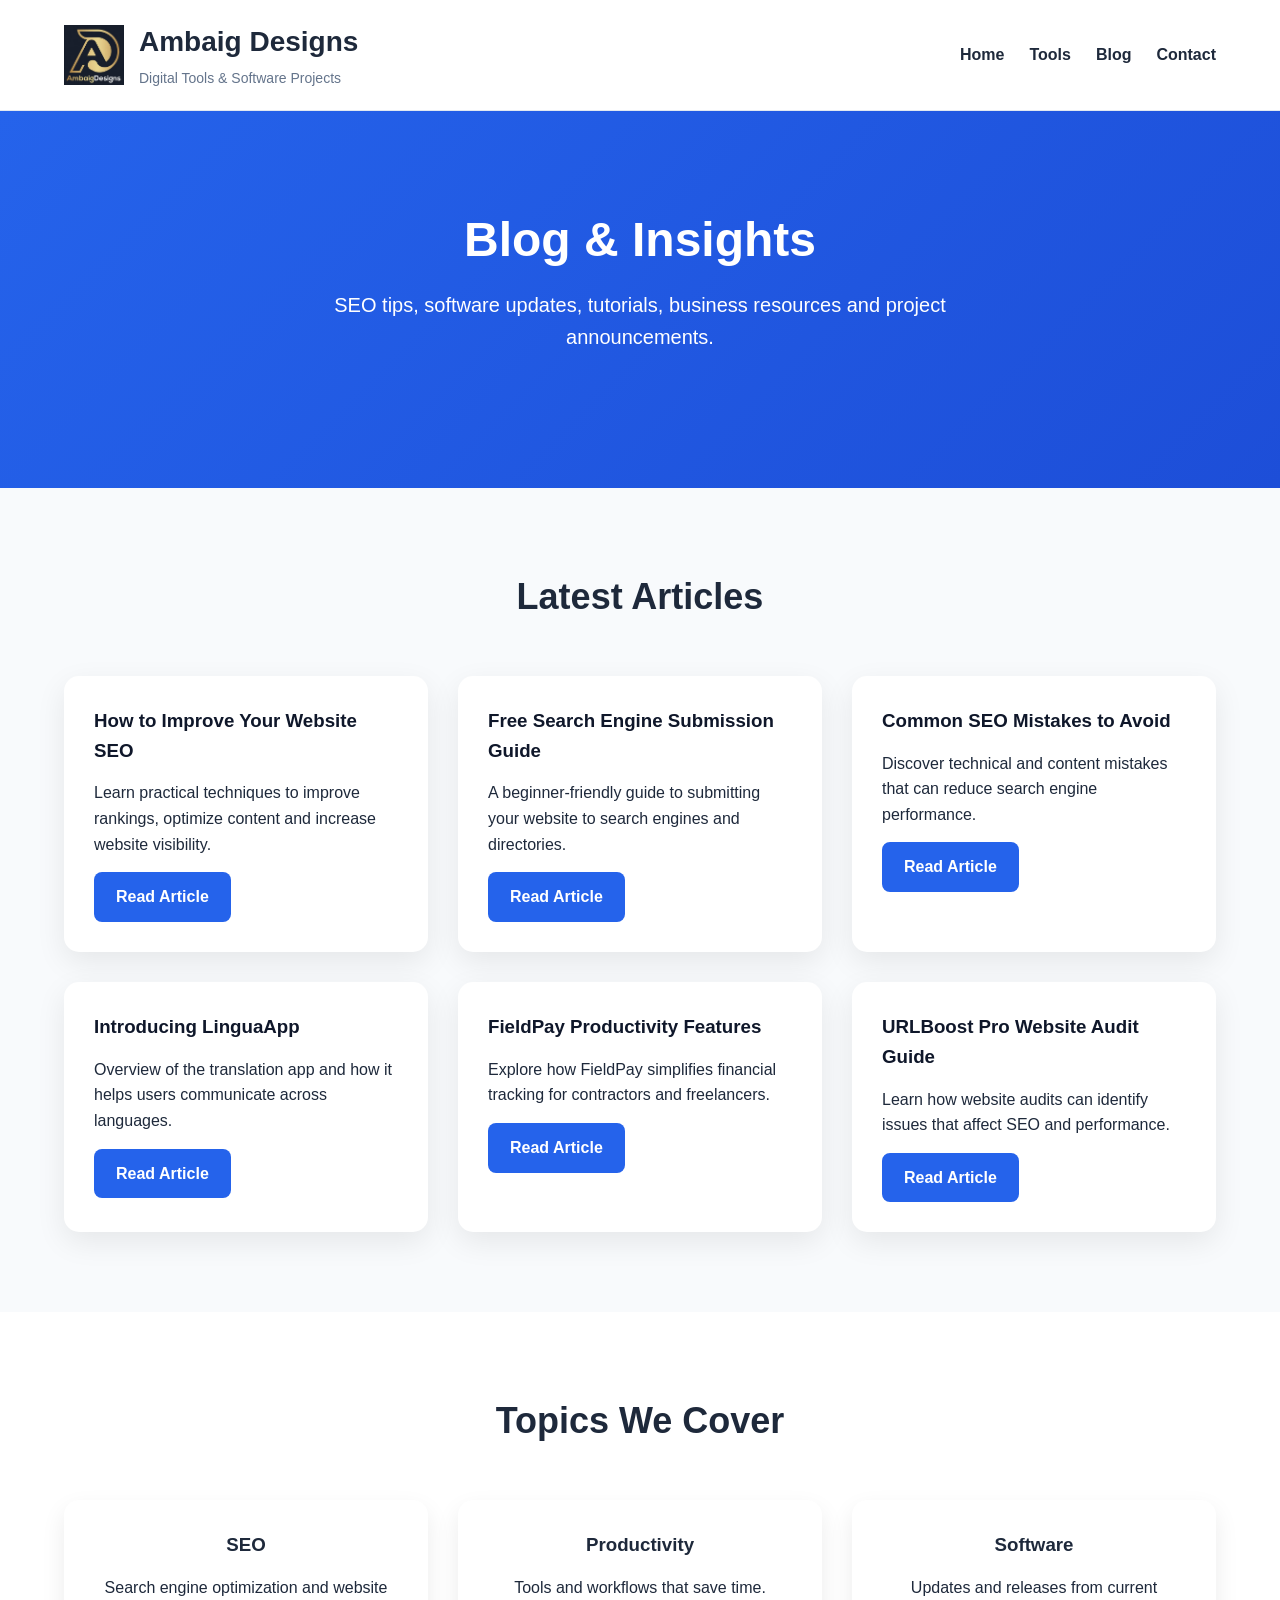
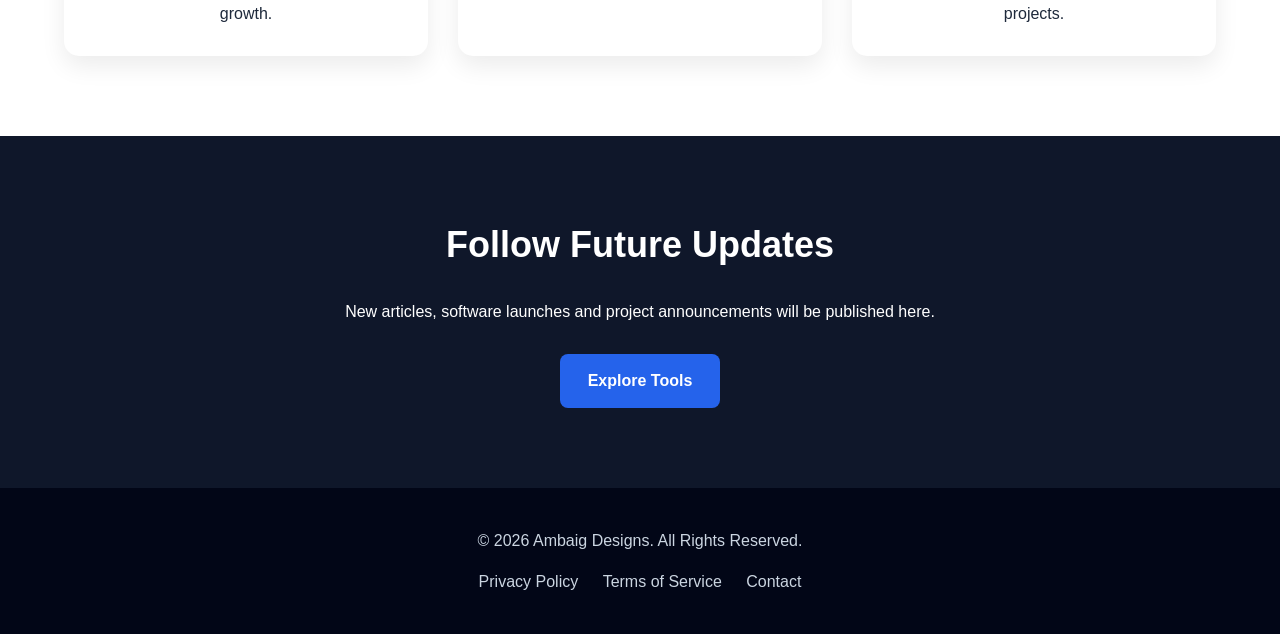
==== blog.html @ 452f1b2b "Update link to the overview article in blog.html" ====
<!DOCTYPE html>
<html lang="en">
<head>
<meta charset="UTF-8">
<meta name="viewport" content="width=device-width, initial-scale=1.0">

<title>Blog | Ambaig Designs</title>

<meta name="description" content="Insights, tutorials, SEO tips, product updates and digital business resources from Ambaig Designs.">

<meta name="keywords" content="SEO blog, productivity tips, software updates, digital business, Ambaig Designs">

<link rel="stylesheet" href="assets/css/style.css">

<link rel="manifest" href="site.webmanifest">

<link rel="icon" href="favicon.ico">

<meta name="theme-color" content="#2563eb">

</head>

<body>

<header class="header">
<div class="container">

<div class="brand">

<img src="assets/images/ambaigdesignslogo.png"
alt="Ambaig Designs"
class="logo">

<div>
<h1>Ambaig Designs</h1>
<span>Digital Tools & Software Projects</span>
</div>

</div>

<nav>
<ul>
<li><a href="index.html">Home</a></li>
<li><a href="tools.html">Tools</a></li>
<li><a href="blog.html">Blog</a></li>
<li><a href="contact.html">Contact</a></li>
</ul>
</nav>

</div>
</header>

<section class="hero">

<div class="container">

<h2>Blog & Insights</h2>

<p>
SEO tips, software updates, tutorials,
business resources and project announcements.
</p>

</div>

</section>

<section class="projects">

<div class="container">

<h2>Latest Articles</h2>

<div class="grid">

<div class="card">

<h3>How to Improve Your Website SEO</h3>

<p>
Learn practical techniques to improve rankings,
optimize content and increase website visibility.
</p>

<a href="blog/improve-website-seo.html" class="card-btn">
Read Article
</a>

</div>

<div class="card">

<h3>Free Search Engine Submission Guide</h3>

<p>
A beginner-friendly guide to submitting your
website to search engines and directories.
</p>

<a href="blog/free-search-engine-submission-guide.html" class="card-btn">
Read Article
</a>

</div>

<div class="card">

<h3>Common SEO Mistakes to Avoid</h3>

<p>
Discover technical and content mistakes that
can reduce search engine performance.
</p>

<a href="blog/common-seo-mistakes.html" class="card-btn">
Read Article
</a>

</div>

<div class="card">

<h3>Introducing LinguaApp</h3>

<p>
Overview of the translation app and how it
helps users communicate across languages.
</p>

<a href="blog/linguaapp-overview.html" class="card-btn">
Read Article
</a>

</div>

<div class="card">

<h3>FieldPay Productivity Features</h3>

<p>
Explore how FieldPay simplifies financial
tracking for contractors and freelancers.
</p>

<a href="#" class="card-btn">
Read Article
</a>

</div>

<div class="card">

<h3>URLBoost Pro Website Audit Guide</h3>

<p>
Learn how website audits can identify issues
that affect SEO and performance.
</p>

<a href="#" class="card-btn">
Read Article
</a>

</div>

</div>

</div>

</section>

<section class="features">

<div class="container">

<h2>Topics We Cover</h2>

<div class="grid">

<div class="feature-box">
<h3>SEO</h3>
<p>Search engine optimization and website growth.</p>
</div>

<div class="feature-box">
<h3>Productivity</h3>
<p>Tools and workflows that save time.</p>
</div>

<div class="feature-box">
<h3>Software</h3>
<p>Updates and releases from current projects.</p>
</div>

</div>

</div>

</section>

<section class="cta">

<div class="container">

<h2>Follow Future Updates</h2>

<p>
New articles, software launches and project
announcements will be published here.
</p>

<a href="tools.html" class="btn-primary">
Explore Tools
</a>

</div>

</section>

<footer class="footer">

<div class="container">

<p>
© 2026 Ambaig Designs. All Rights Reserved.
</p>

<div class="footer-links">

<a href="privacy.html">Privacy Policy</a>

<a href="terms.html">Terms of Service</a>

<a href="contact.html">Contact</a>

</div>

</div>

</footer>

</body>
</html>
---- assets/css/style.css ----
/* ===== RESET ===== */

*{
    margin:0;
    padding:0;
    box-sizing:border-box;
}

html{
    scroll-behavior:smooth;
}

body{
    font-family:Segoe UI, Tahoma, Geneva, Verdana, sans-serif;
    line-height:1.6;
    background:#f8fafc;
    color:#1e293b;
}

/* ===== CONTAINER ===== */

.container{
    width:90%;
    max-width:1200px;
    margin:auto;
}

/* ===== HEADER ===== */

.header{
    background:#ffffff;
    border-bottom:1px solid #e2e8f0;
    position:sticky;
    top:0;
    z-index:1000;
}

.header .container{
    display:flex;
    justify-content:space-between;
    align-items:center;
    padding:20px 0;
}
.brand{
    display:flex;
    align-items:center;
    gap:15px;
}

.logo{
    width:60px;
    height:60px;
    object-fit:contain;
}
.brand h1{
    font-size:28px;
    font-weight:700;
}

.brand span{
    font-size:14px;
    color:#64748b;
}

nav ul{
    display:flex;
    list-style:none;
    gap:25px;
}

nav a{
    text-decoration:none;
    color:#1e293b;
    font-weight:600;
    transition:.3s;
}

nav a:hover{
    color:#2563eb;
}

/* ===== HERO ===== */

.hero{
    background:linear-gradient(135deg,#2563eb,#1d4ed8);
    color:white;
    text-align:center;
    padding:100px 20px;
}

.hero h2{
    font-size:48px;
    margin-bottom:20px;
    line-height:1.2;
}

.hero p{
    max-width:700px;
    margin:0 auto 35px;
    font-size:20px;
}

.hero-buttons{
    display:flex;
    justify-content:center;
    gap:15px;
    flex-wrap:wrap;
}
.btn-primary{
    display:inline-block;
    padding:14px 28px;
    background:#2563eb;
    color:white;
    text-decoration:none;
    border-radius:8px;
    font-weight:600;
    transition:.3s;
}

.btn-primary:hover{
    background:#1d4ed8;
}

.btn-secondary{
    display:inline-block;
    padding:14px 28px;
    border:2px solid #2563eb;
    color:#2563eb;
    text-decoration:none;
    border-radius:8px;
    font-weight:600;
    transition:.3s;
}

.btn-secondary:hover{
    background:#2563eb;
    color:white;
}
.btn-primary,
.btn-secondary{
    text-decoration:none;
    padding:14px 28px;
    border-radius:8px;
    font-weight:600;
    transition:.3s;
}

.btn-primary{
    background:white;
    color:#2563eb;
}

.btn-primary:hover{
    transform:translateY(-2px);
}

.btn-secondary{
    border:2px solid white;
    color:white;
}

.btn-secondary:hover{
    background:white;
    color:#2563eb;
}

/* ===== SECTIONS ===== */

section{
    padding:80px 0;
}

section h2{
    text-align:center;
    font-size:36px;
    margin-bottom:25px;
}

section p{
    text-align:center;
    max-width:850px;
    margin:auto;
}

/* ===== GRID ===== */

.grid{
    display:grid;
    grid-template-columns:repeat(auto-fit,minmax(300px,1fr));
    gap:30px;
    margin-top:50px;
}
.tools-grid{
    display:grid;
    grid-template-columns:repeat(auto-fit,minmax(280px,1fr));
    gap:20px;
    padding:40px;
}

.tool-card{
    background:white;
    border-radius:12px;
    padding:25px;
    box-shadow:0 4px 12px rgba(0,0,0,.08);
}

.tool-card h3{
    margin-bottom:10px;
}

.tool-card a{
    display:inline-block;
    margin-top:15px;
    color:#2563eb;
    font-weight:600;
}
/* ===== CARDS ===== */

.card{
    background:white;
    border-radius:15px;
    padding:30px;
    box-shadow:0 10px 30px rgba(0,0,0,.08);
    transition:.3s;
}

.card:hover{
    transform:translateY(-6px);
}

.card h3{
    margin-bottom:15px;
    color:#0f172a;
}

.card p{
    text-align:left;
    margin-bottom:15px;
}

.card ul{
    padding-left:18px;
    margin-bottom:20px;
}

.card li{
    margin-bottom:8px;
}

/* ===== CARD BUTTON ===== */

.card-btn{
    display:inline-block;
    text-decoration:none;
    background:#2563eb;
    color:white;
    padding:12px 22px;
    border-radius:8px;
    font-weight:600;
    transition:.3s;
}

.card-btn:hover{
    background:#1d4ed8;
}

/* ===== FEATURE BOX ===== */

.feature-box{
    background:white;
    padding:30px;
    border-radius:15px;
    box-shadow:0 10px 25px rgba(0,0,0,.08);
    text-align:center;
}

.feature-box h3{
    margin-bottom:15px;
}

/* ===== ALTERNATING SECTIONS ===== */

.intro{
    background:#ffffff;
}

.projects{
    background:#f8fafc;
}

.features{
    background:#ffffff;
}

.roadmap{
    background:#f8fafc;
}

.updates{
    background:#ffffff;
}

/* ===== CTA ===== */

.cta{
    background:#0f172a;
    color:white;
    text-align:center;
}

.cta h2{
    color:white;
}

.cta p{
    margin-bottom:30px;
}

.cta .btn-primary{
    background:#2563eb;
    color:white;
}

.cta .btn-primary:hover{
    background:#1d4ed8;
}

/* ===== FOOTER ===== */

.footer{
    background:#020617;
    color:#cbd5e1;
    text-align:center;
    padding:40px 0;
}

.footer-links{
    margin-top:15px;
}

.footer-links a{
    color:#cbd5e1;
    text-decoration:none;
    margin:0 10px;
}

.footer-links a:hover{
    color:white;
}

/* ===== MOBILE ===== */

@media(max-width:768px){

    .header .container{
        flex-direction:column;
        gap:15px;
    }

    nav ul{
        flex-wrap:wrap;
        justify-content:center;
        gap:15px;
    }

    .hero{
        padding:80px 20px;
    }

    .hero h2{
        font-size:34px;
    }

    .hero p{
        font-size:18px;
    }

    section h2{
        font-size:28px;
    }

    .grid{
        grid-template-columns:1fr;
    }
}
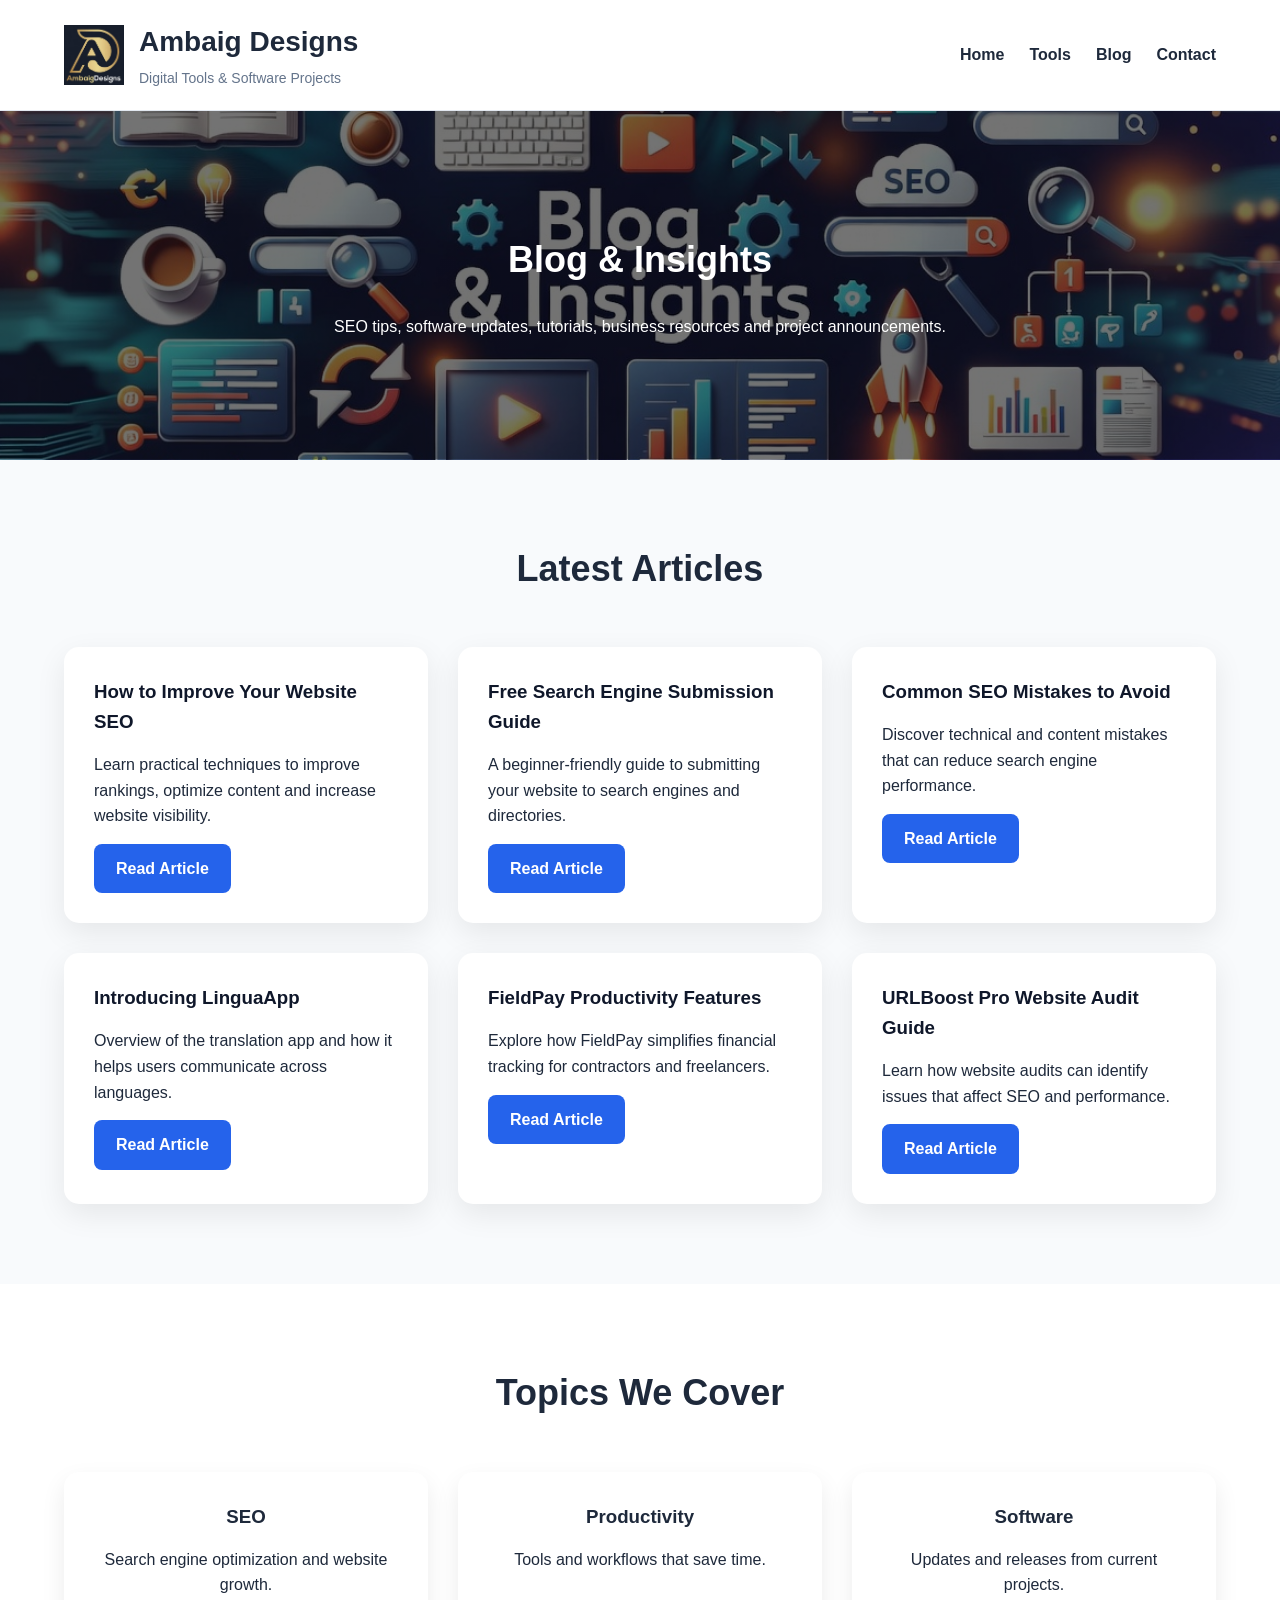
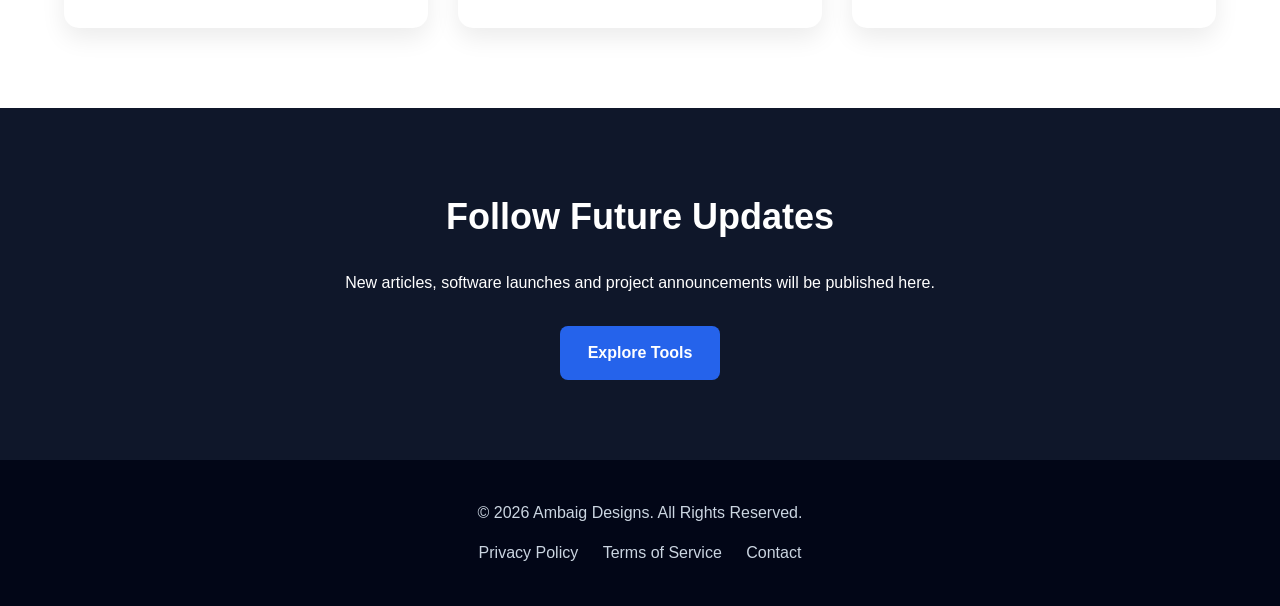
==== commit ba191337: "Update blog.html" ====
--- a/blog.html
+++ b/blog.html
@@ -50,7 +50,7 @@
 </div>
 </header>
 
-<section class="hero">
+<section class="hero3">
 
 <div class="container">
 
@@ -142,7 +142,7 @@
 tracking for contractors and freelancers.
 </p>
 
-<a href="#" class="card-btn">
+<a href="blog/fieldpay-features.html" class="card-btn">
 Read Article
 </a>
 
@@ -157,7 +157,7 @@
 that affect SEO and performance.
 </p>
 
-<a href="#" class="card-btn">
+<a href="blog/urlboost-pro-guide.html" class="card-btn">
 Read Article
 </a>
 
--- a/assets/css/style.css
+++ b/assets/css/style.css
@@ -78,14 +78,63 @@
 nav a:hover{
     color:#2563eb;
 }
-
 /* ===== HERO ===== */
-
+//.hero-image{
+  //  max-width:100%;
+  //  width:900px;
+  //  margin-top:40px;
+  //  border-radius:15px;
+    //box-shadow:0 10px 30px rgba(0,0,0,.2);
+//}
+.hero1{
+    background:
+    linear-gradient(
+    rgba(0,0,0,0.55),
+    rgba(0,0,0,0.55)),
+    url("../images/hero-banner1.png");
+
+    background-size:cover;
+    background-position:center;
+
+    color:white;
+    text-align:center;
+    padding:80px 20px;
+}
+.hero2{
+    background:
+    linear-gradient(
+    rgba(0,0,0,0.55),
+    rgba(0,0,0,0.55)),
+    url("../images/hero-banner2.png");
+
+    background-size:cover;
+    background-position:center;
+
+    color:white;
+    text-align:center;
+    padding:120px 20px;
+}
+
+.hero3{
+    background:
+    linear-gradient(
+    rgba(0,0,0,0.55),
+    rgba(0,0,0,0.55)),
+    url("../images/hero-banner3.jpg");
+
+    background-size:cover;
+    background-position:center;
+
+    color:white;
+    text-align:center;
+    padding:120px 20px;
+         }
 .hero{
-    background:linear-gradient(135deg,#2563eb,#1d4ed8);
-    color:white;
-    text-align:center;
+   background:linear-gradient(135deg,#2563eb,#1d4ed8);
+   color:white;
+   text-align:center;
     padding:100px 20px;
+    
 }
 
 .hero h2{
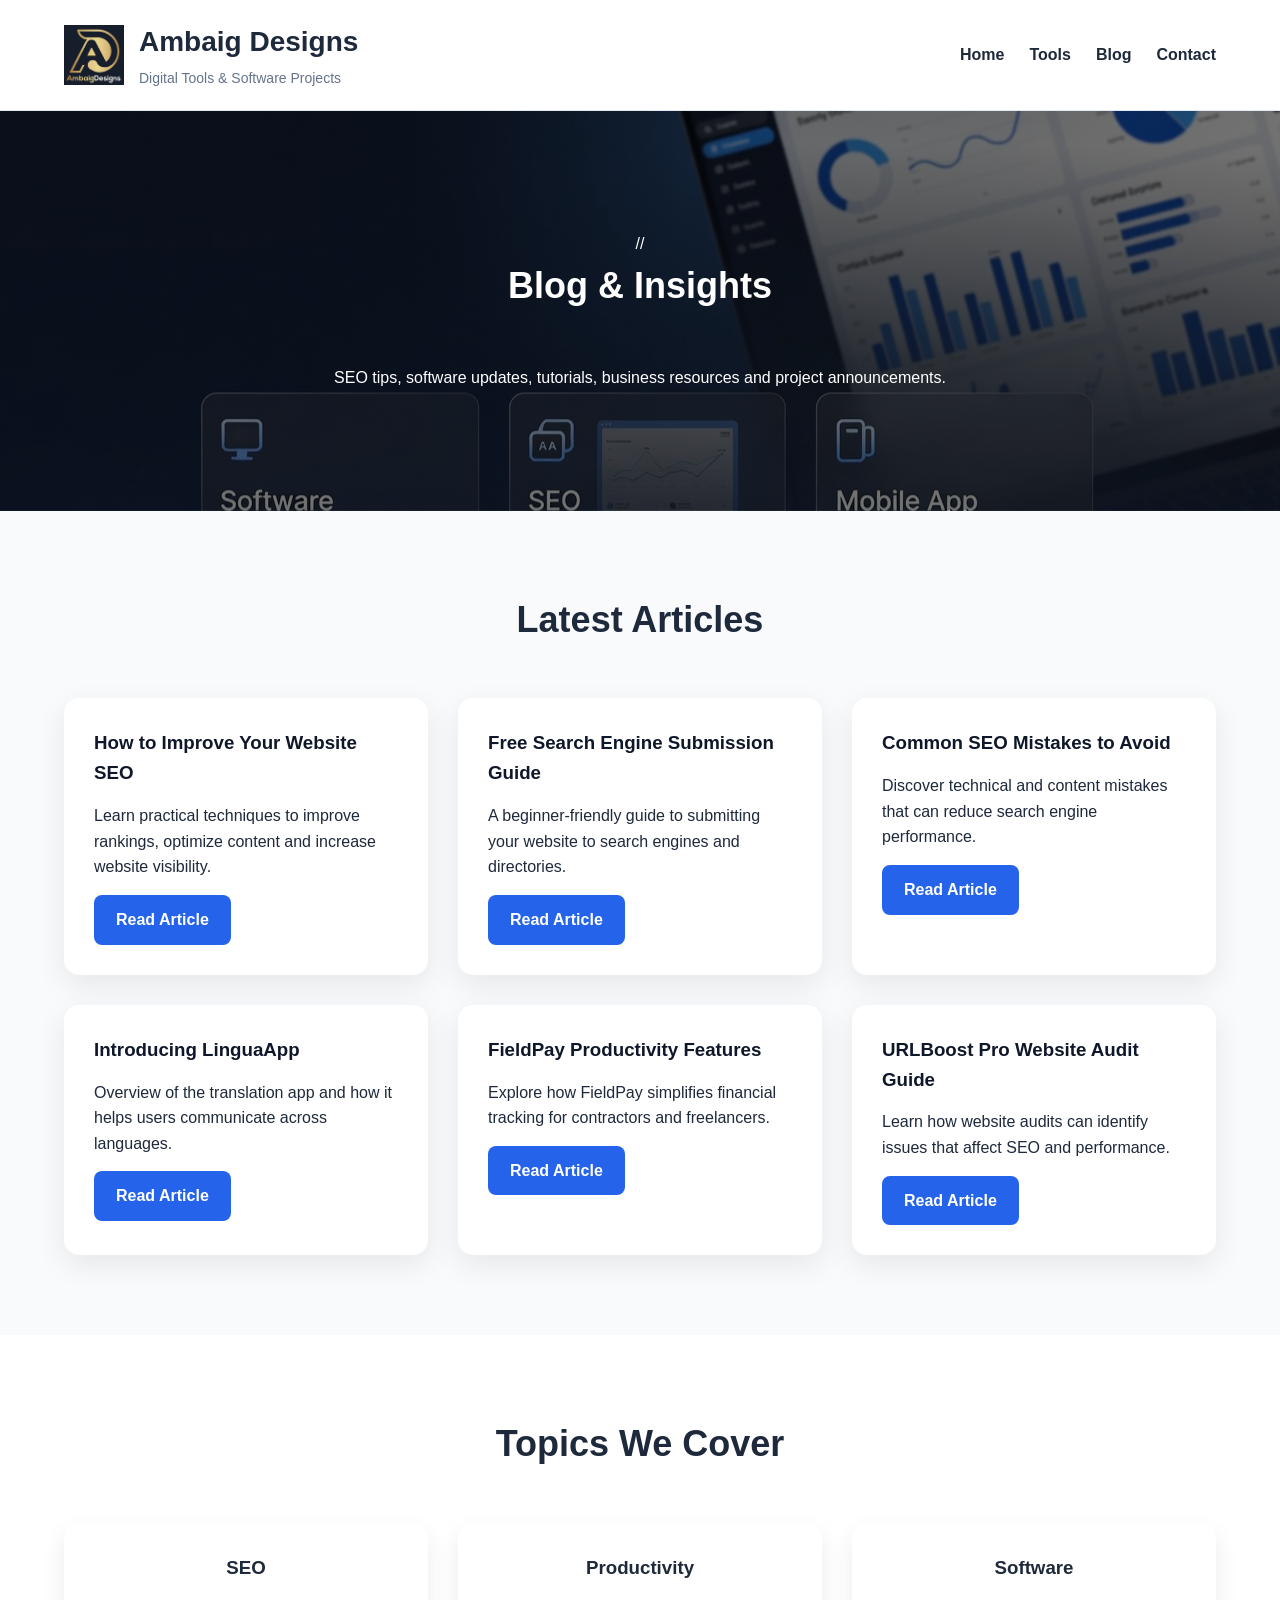
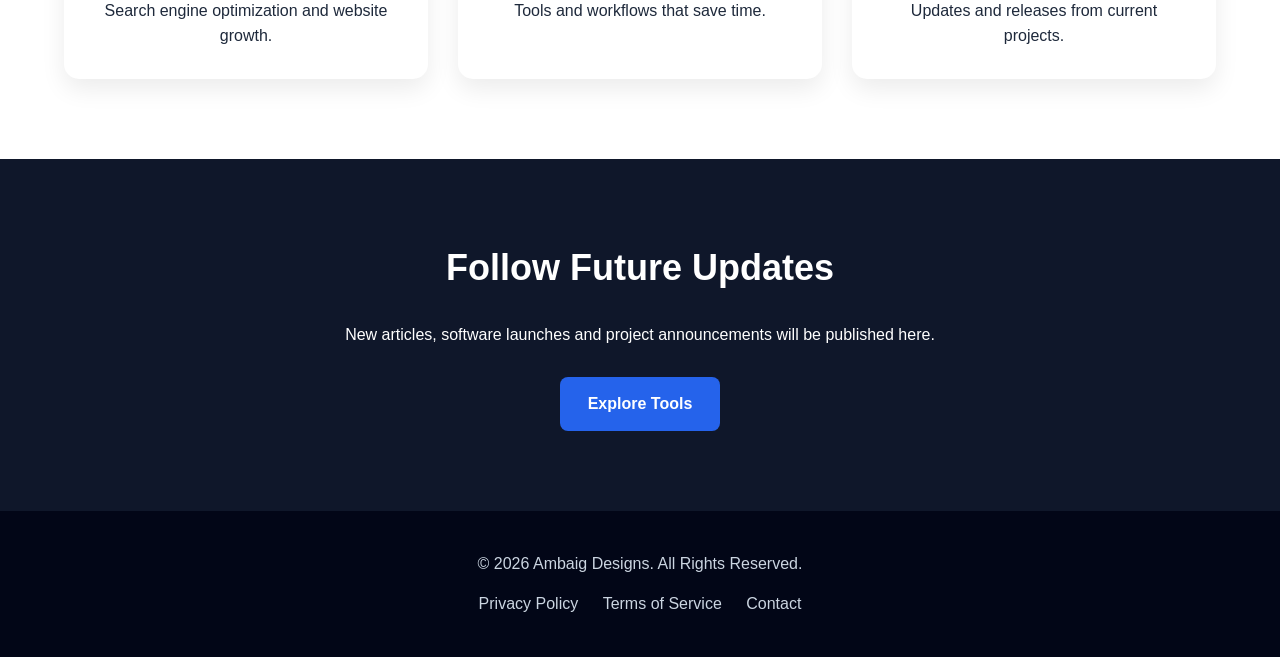
==== commit 33f2a2f0: "Comment out Blog & Insights heading in blog.html Comment out the Blog & Insights heading and add a l" ====
--- a/blog.html
+++ b/blog.html
@@ -54,8 +54,8 @@
 
 <div class="container">
 
-<h2>Blog & Insights</h2>
-
+//<h2>Blog & Insights</h2>
+<br>
 <p>
 SEO tips, software updates, tutorials,
 business resources and project announcements.
--- a/assets/css/style.css
+++ b/assets/css/style.css
@@ -120,7 +120,7 @@
     linear-gradient(
     rgba(0,0,0,0.55),
     rgba(0,0,0,0.55)),
-    url("../images/hero-banner3.jpg");
+    url("../images/hero-banner1.jpg");
 
     background-size:cover;
     background-position:center;
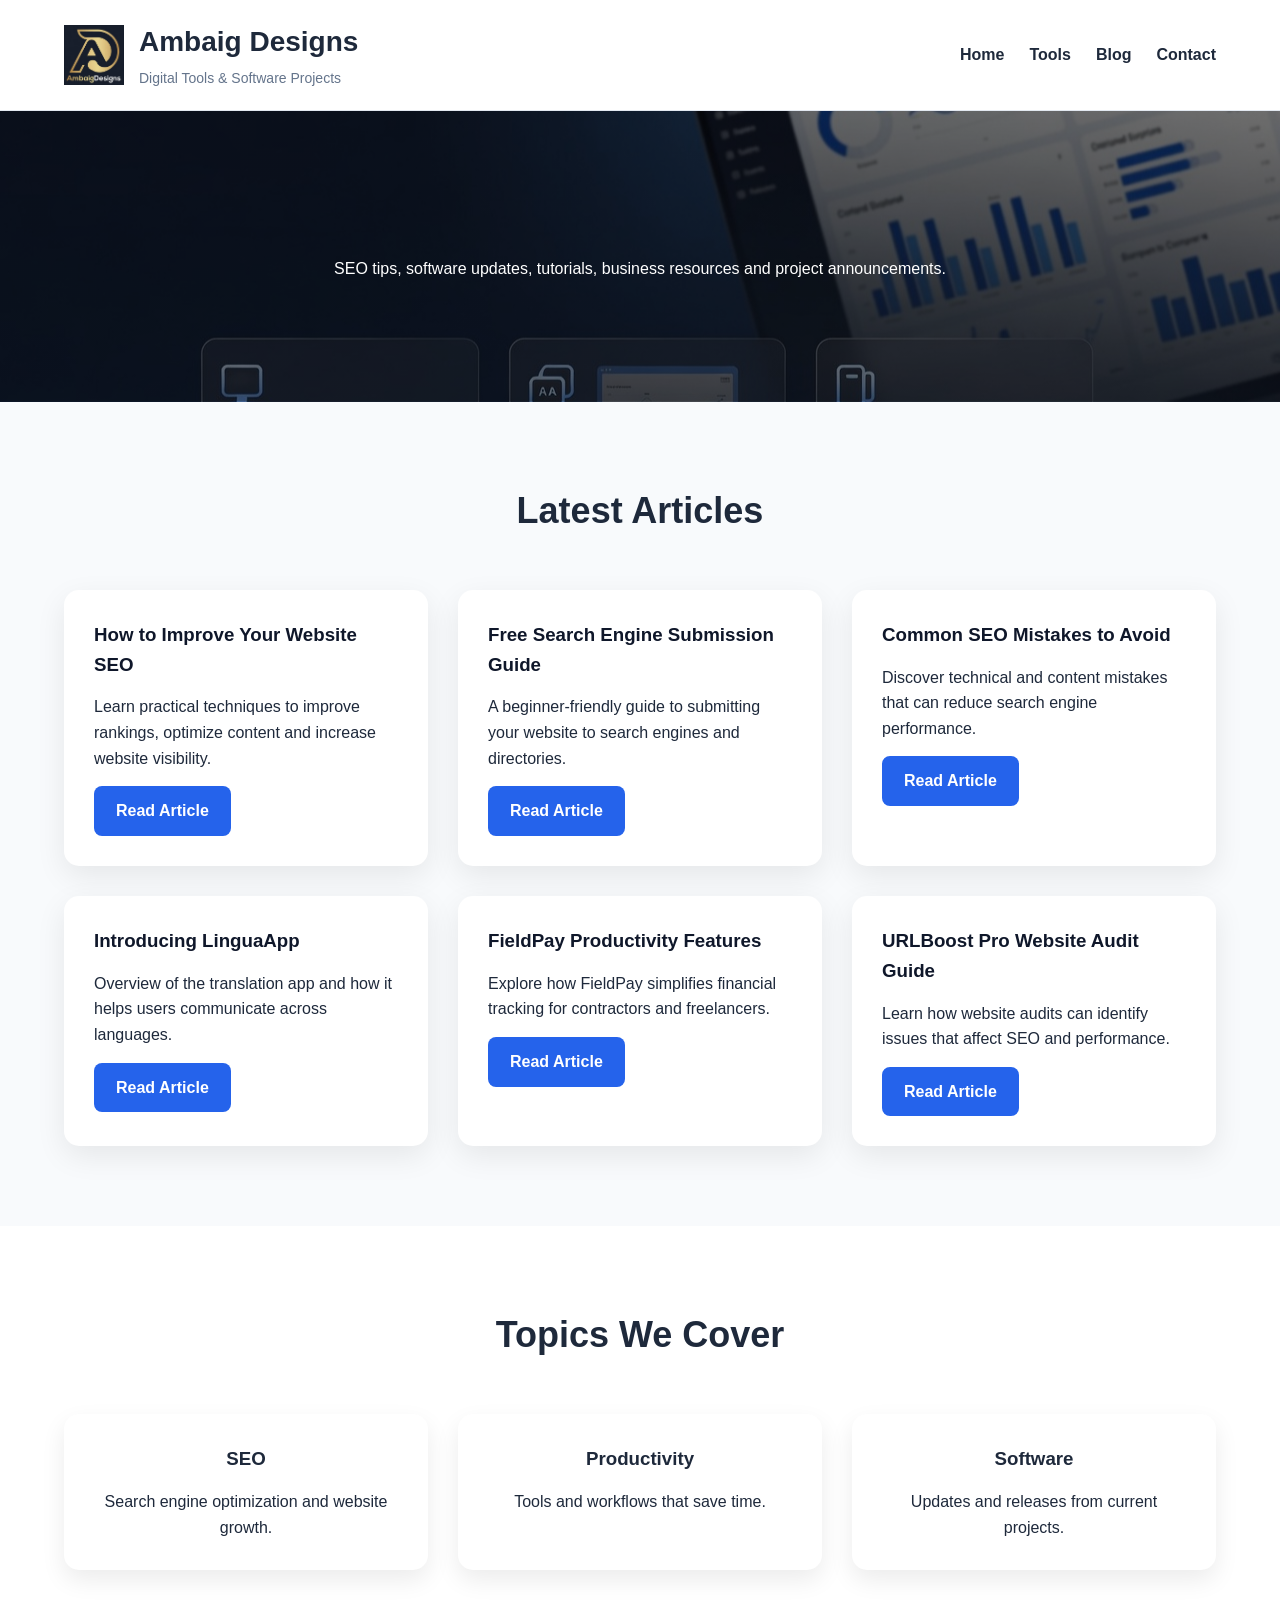
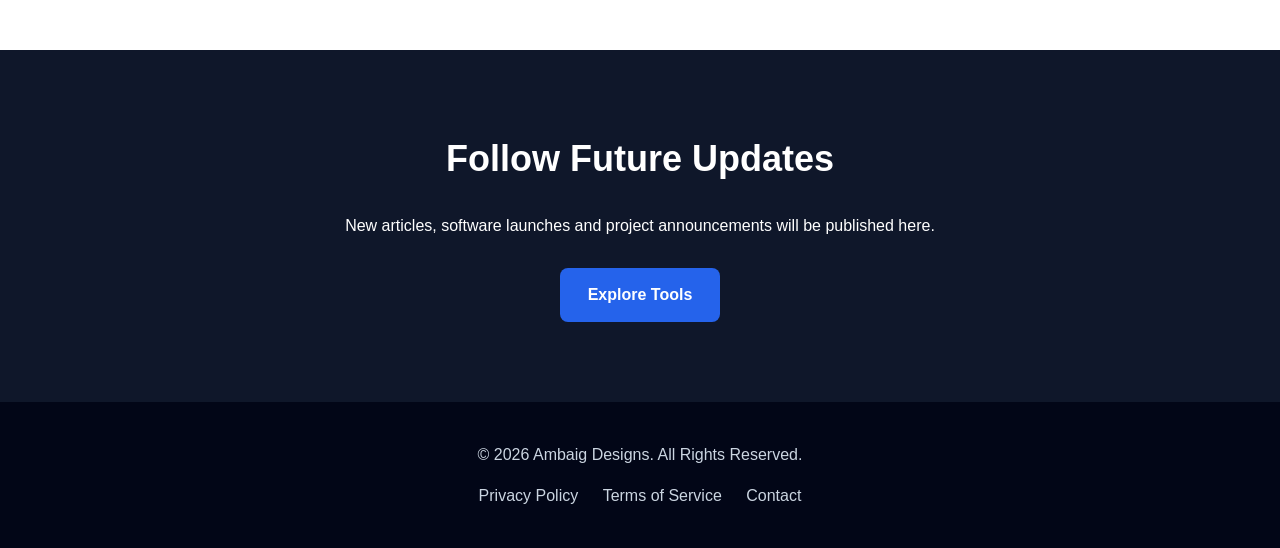
==== commit 535be3db: "Remove blog heading from blog.html Removed blog heading and adjusted spacing." ====
--- a/blog.html
+++ b/blog.html
@@ -54,8 +54,8 @@
 
 <div class="container">
 
-//<h2>Blog & Insights</h2>
-<br>
+<h2></h2>
+
 <p>
 SEO tips, software updates, tutorials,
 business resources and project announcements.
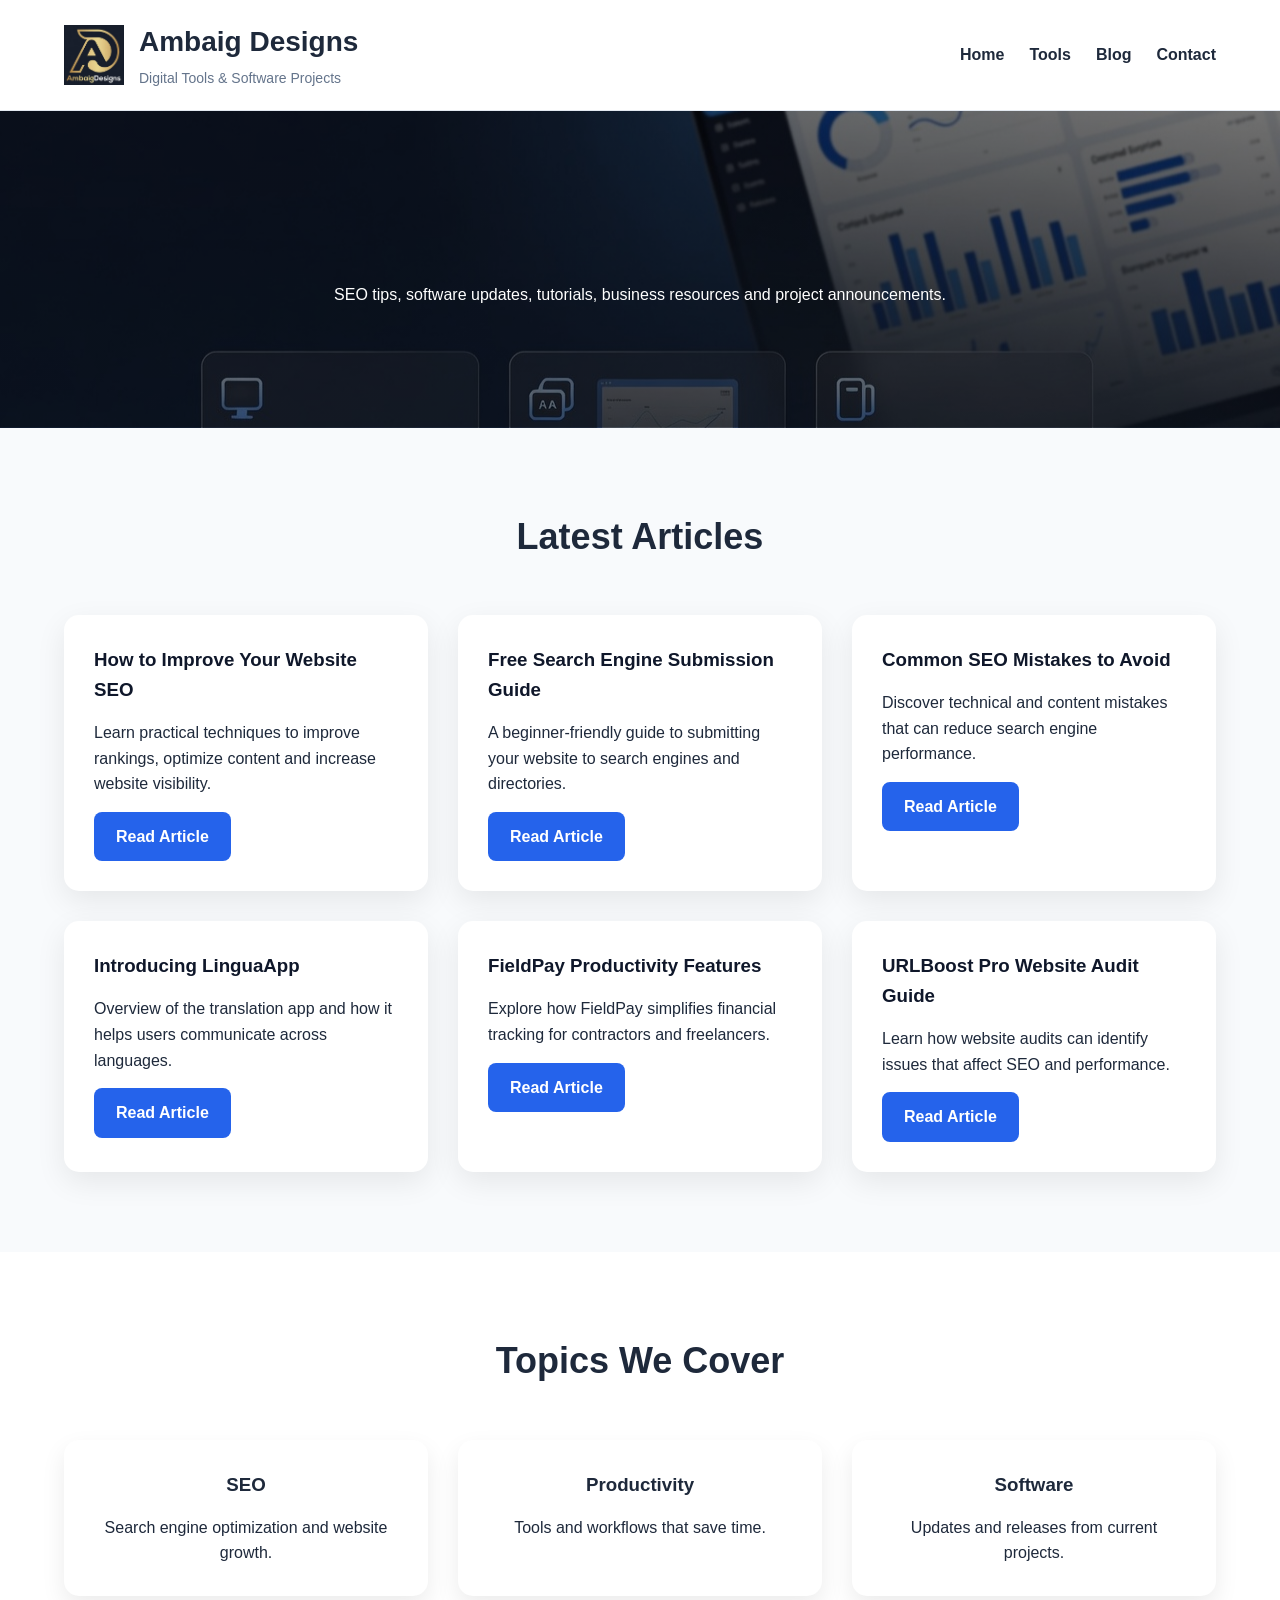
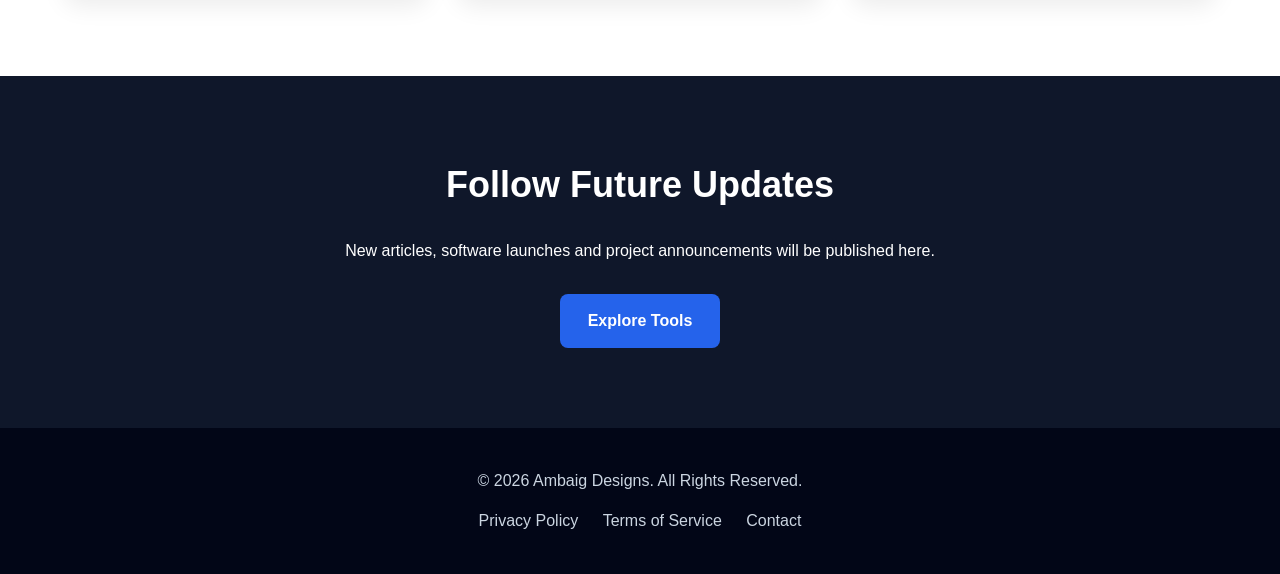
==== commit 5cdb1b58: "Remove Blog & Insights heading from blog.html Removed the Blog & Insights heading from the blog sect" ====
--- a/blog.html
+++ b/blog.html
@@ -55,7 +55,7 @@
 <div class="container">
 
 <h2></h2>
-
+<br>
 <p>
 SEO tips, software updates, tutorials,
 business resources and project announcements.
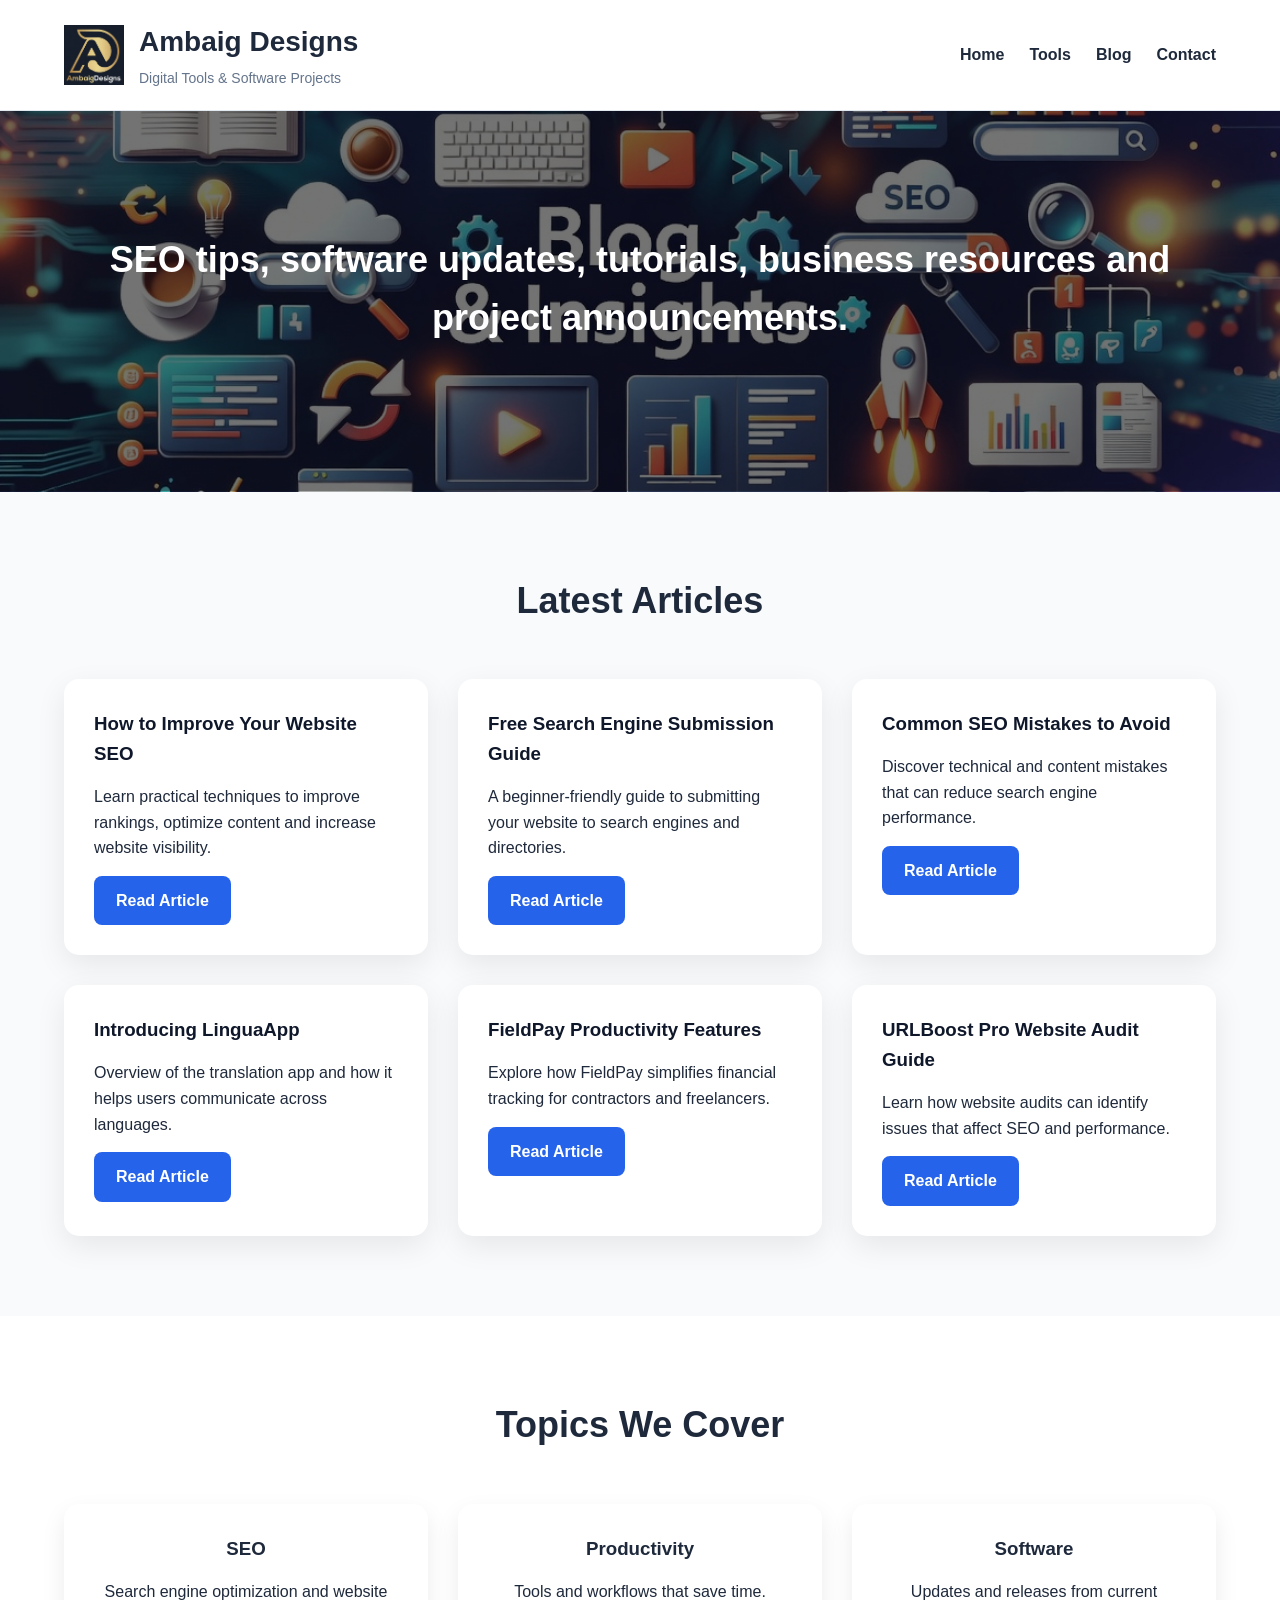
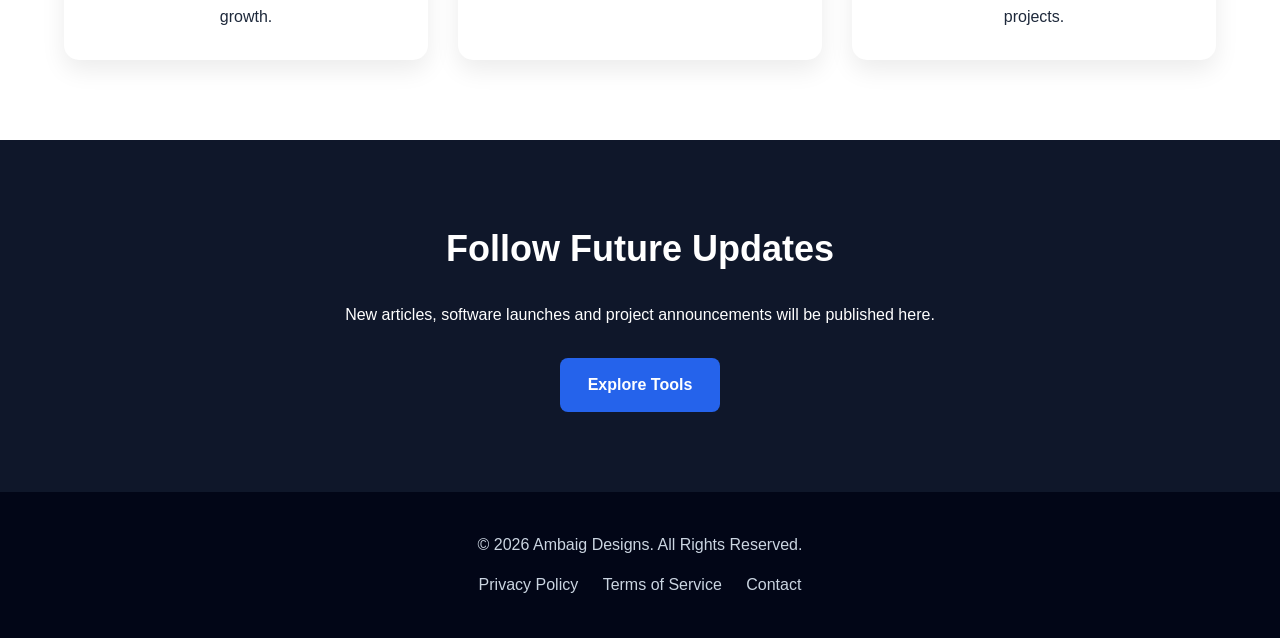
==== commit ce585234: "Fix header and paragraph in blog.html" ====
--- a/blog.html
+++ b/blog.html
@@ -54,12 +54,9 @@
 
 <div class="container">
 
-<h2></h2>
-<br>
-<p>
-SEO tips, software updates, tutorials,
+<h2>SEO tips, software updates, tutorials,
 business resources and project announcements.
-</p>
+</h2>
 
 </div>
 
--- a/assets/css/style.css
+++ b/assets/css/style.css
@@ -120,7 +120,7 @@
     linear-gradient(
     rgba(0,0,0,0.55),
     rgba(0,0,0,0.55)),
-    url("../images/hero-banner1.jpg");
+    url("../images/hero-banner3.jpg");
 
     background-size:cover;
     background-position:center;
